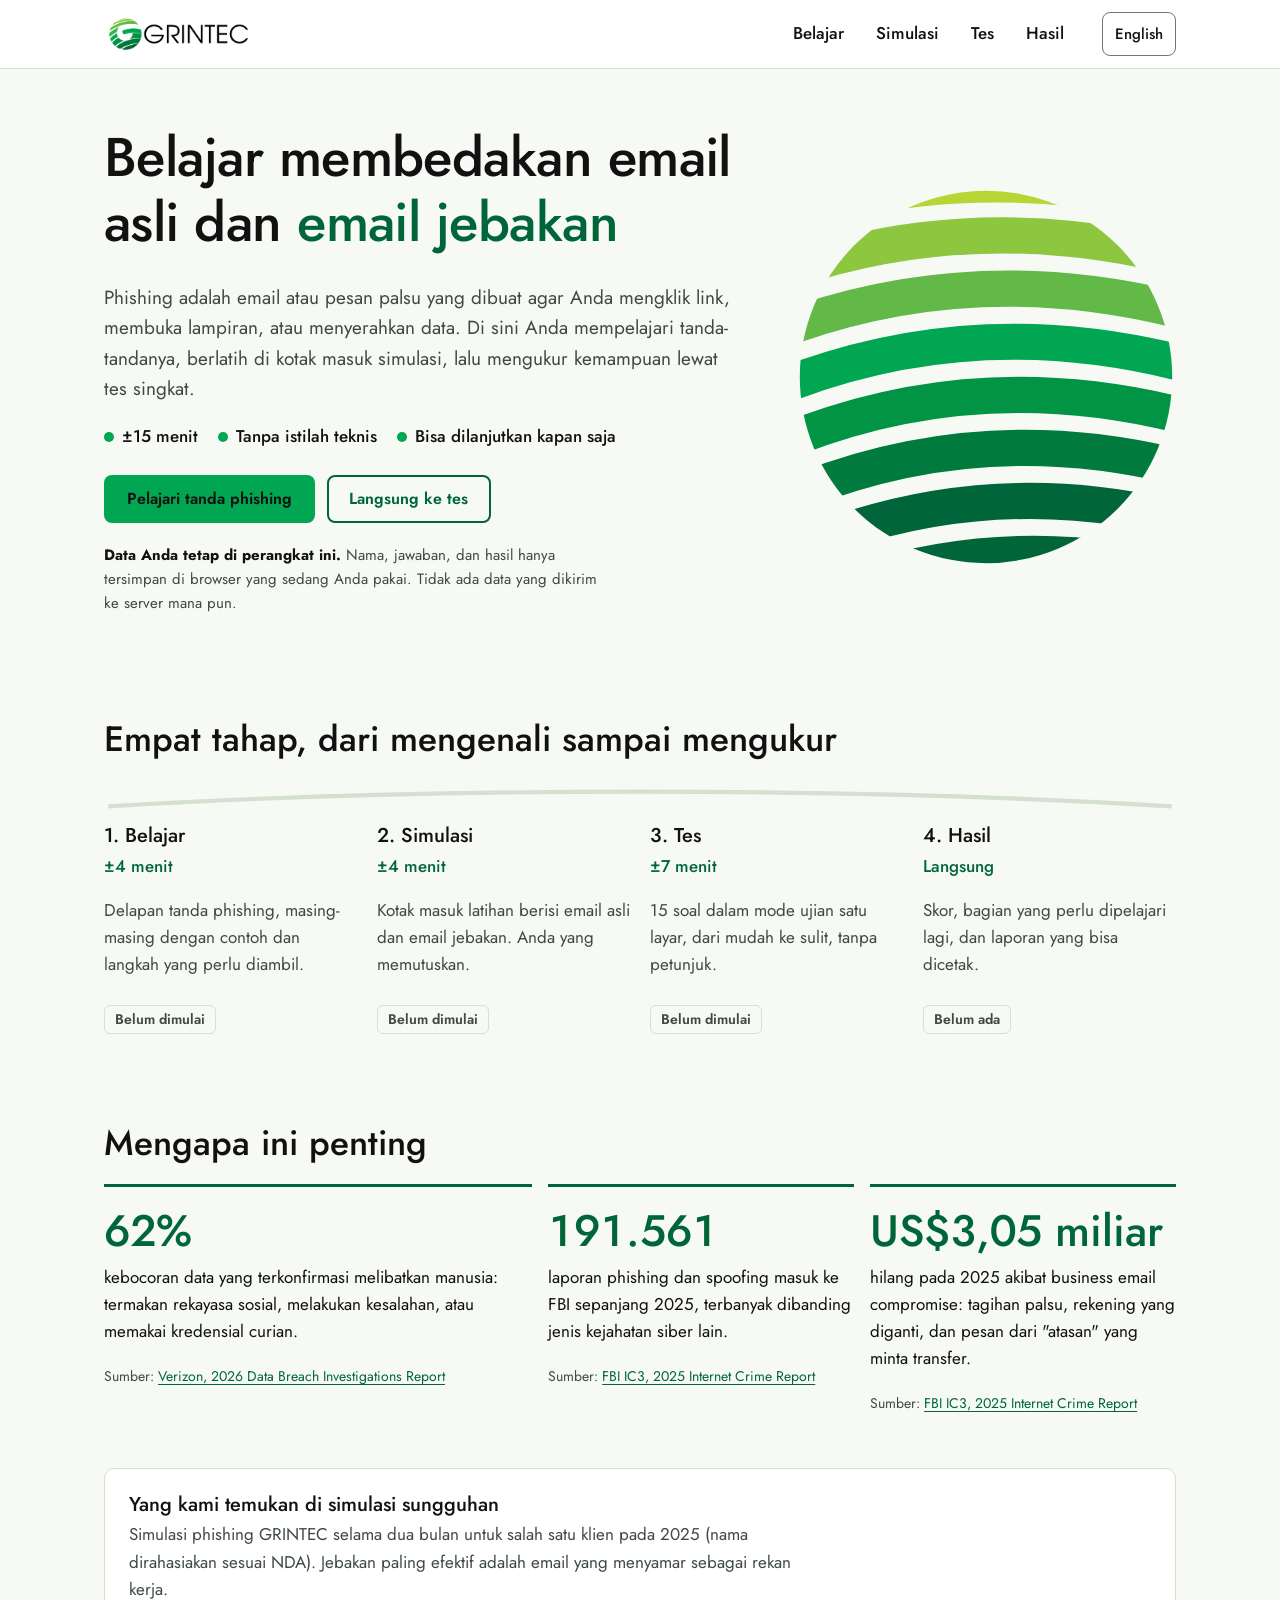
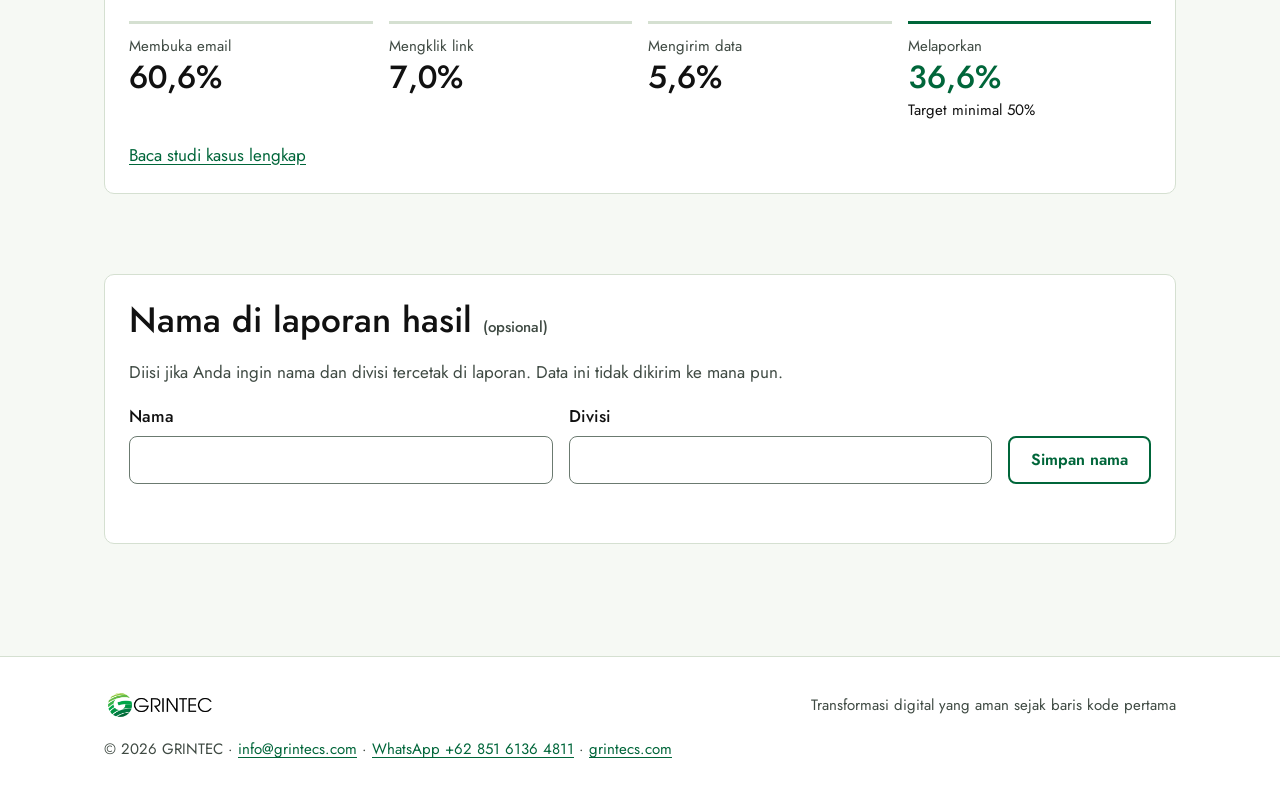
==== id/index.html @ 303593c5 "Add GRINTEC phishing awareness and pre-assessment site Static bilingual site (English default, Indon" ====
<!doctype html>
<html lang="id">
<head>
  <meta charset="utf-8">
  <meta name="viewport" content="width=device-width, initial-scale=1">
  <title>Kenali Phishing | GRINTEC</title>
  <meta name="description" content="Materi edukasi dan pre-assessment deteksi email phishing dari GRINTEC.">
  <link rel="alternate" hreflang="en" href="../index.html">
  <link rel="preload" href="../assets/fonts/jost-latin-wght-normal.woff2" as="font" type="font/woff2" crossorigin>
  <link rel="stylesheet" href="../assets/css/style.css">
</head>
<body>
  <a class="skip-link" href="#main">Lewati ke konten</a>

  <header class="site-header">
    <div class="container">
      <a class="brand" href="index.html"><img src="../assets/img/logo-grintec.png" alt="GRINTEC, ke beranda" width="800" height="229"></a>
      <nav class="site-nav" aria-label="Navigasi utama">
        <ul>
          <li><a href="learn.html">Belajar</a></li>
          <li><a href="simulation.html">Simulasi</a></li>
          <li><a href="assessment.html">Tes</a></li>
          <li><a href="result.html">Hasil</a></li>
        </ul>
      </nav>
      <a class="lang-switch" href="../index.html" lang="en" hreflang="en">English</a>
    </div>
  </header>

  <main id="main">
    <!-- Hero -->
    <section class="hero" aria-labelledby="hero-title">
      <div class="container">
        <div>
          <h1 id="hero-title">Belajar membedakan email asli dan <em>email jebakan</em></h1>
          <p class="hero-lead">Phishing adalah email atau pesan palsu yang dibuat agar Anda mengklik link, membuka lampiran, atau menyerahkan data. Di sini Anda mempelajari tanda-tandanya, berlatih di kotak masuk simulasi, lalu mengukur kemampuan lewat tes singkat.</p>
          <ul class="hero-meta">
            <li>±15 menit</li>
            <li>Tanpa istilah teknis</li>
            <li>Bisa dilanjutkan kapan saja</li>
          </ul>
          <div class="btn-row">
            <a class="btn btn-primary" href="learn.html">Pelajari tanda phishing</a>
            <a class="btn btn-secondary" href="assessment.html">Langsung ke tes</a>
          </div>
          <p class="privacy-note"><strong>Data Anda tetap di perangkat ini.</strong> Nama, jawaban, dan hasil hanya tersimpan di browser yang sedang Anda pakai. Tidak ada data yang dikirim ke server mana pun.</p>
        </div>

        <!-- Motif garis lengkung dari simbol logo, dekoratif -->
        <svg class="hero-motif" viewBox="0 0 400 400" aria-hidden="true" focusable="false">
          <defs><clipPath id="motif-clip"><circle cx="200" cy="200" r="196"/></clipPath></defs>
          <g clip-path="url(#motif-clip)" fill="none" stroke-width="38" stroke-linecap="butt">
            <path d="M-40 40 Q 190 -40 440 30" stroke="#B9D535"/>
            <path d="M-40 100 Q 190 10 440 85" stroke="#8DC63F"/>
            <path d="M-40 160 Q 190 65 440 140" stroke="#62B947"/>
            <path d="M-40 220 Q 190 120 440 195" stroke="#00A651"/>
            <path d="M-40 280 Q 190 175 440 250" stroke="#009444"/>
            <path d="M-40 340 Q 190 230 440 305" stroke="#007A3D"/>
            <path d="M-40 400 Q 190 285 440 360" stroke="#00663A"/>
            <path d="M-40 460 Q 190 340 440 415" stroke="#00663A"/>
          </g>
        </svg>
      </div>
    </section>

    <!-- Banner lanjutkan, muncul jika ada progres tersimpan -->
    <section class="resume" id="resume" hidden aria-label="Progres tersimpan">
      <div class="container">
        <div class="panel">
          <p id="resume-text"></p>
          <div class="btn-row">
            <a class="btn btn-primary" id="resume-link" href="learn.html">Lanjutkan</a>
            <button class="btn btn-quiet" type="button" data-reset-open aria-expanded="false" aria-controls="reset-home">Mulai ulang</button>
          </div>
        </div>
        <div class="notice notice-warn confirm-box" id="reset-home" hidden>
          <p>Semua progres, nama, dan hasil tes di browser ini akan dihapus. Lanjutkan?</p>
          <div class="btn-row">
            <button class="btn btn-danger" type="button" data-reset-confirm>Ya, hapus semua</button>
            <button class="btn btn-quiet" type="button" data-reset-cancel>Batal</button>
          </div>
        </div>
      </div>
    </section>

    <!-- Alur empat tahap -->
    <section class="journey" aria-labelledby="journey-title">
      <div class="container">
        <h2 id="journey-title">Empat tahap, dari mengenali sampai mengukur</h2>
        <svg class="curve journey-curve" viewBox="0 0 1000 40" preserveAspectRatio="none" aria-hidden="true" focusable="false">
          <defs>
            <linearGradient id="g-journey" x1="0" x2="1">
              <stop offset="0" stop-color="#B9D535"/><stop offset=".5" stop-color="#00A651"/><stop offset="1" stop-color="#00663A"/>
            </linearGradient>
          </defs>
          <path class="track" d="M4 32 C 300 4, 700 4, 996 32" fill="none" stroke-width="6"/>
          <path class="fill" id="journey-fill" d="M4 32 C 300 4, 700 4, 996 32" fill="none" stroke="url(#g-journey)" stroke-width="6" stroke-linecap="butt" pathLength="100" stroke-dasharray="100" stroke-dashoffset="100"/>
        </svg>
        <ol class="stages">
          <li>
            <a href="learn.html">
              <h3>1. Belajar</h3>
              <p class="time">±4 menit</p>
              <p class="muted">Delapan tanda phishing, masing-masing dengan contoh dan langkah yang perlu diambil.</p>
            </a>
            <span class="stage-status" data-stage="learn">Belum dimulai</span>
          </li>
          <li>
            <a href="simulation.html">
              <h3>2. Simulasi</h3>
              <p class="time">±4 menit</p>
              <p class="muted">Kotak masuk latihan berisi email asli dan email jebakan. Anda yang memutuskan.</p>
            </a>
            <span class="stage-status" data-stage="sim">Belum dimulai</span>
          </li>
          <li>
            <a href="assessment.html">
              <h3>3. Tes</h3>
              <p class="time">±7 menit</p>
              <p class="muted">15 soal dalam mode ujian satu layar, dari mudah ke sulit, tanpa petunjuk.</p>
            </a>
            <span class="stage-status" data-stage="test">Belum dimulai</span>
          </li>
          <li>
            <a href="result.html">
              <h3>4. Hasil</h3>
              <p class="time">Langsung</p>
              <p class="muted">Skor, bagian yang perlu dipelajari lagi, dan laporan yang bisa dicetak.</p>
            </a>
            <span class="stage-status" data-stage="result">Belum ada</span>
          </li>
        </ol>
      </div>
    </section>

    <!-- Statistik ancaman. Setiap angka terhubung ke sumbernya.
         Dicek November 2026. Perbarui saat edisi baru terbit. -->
    <section class="threats" aria-labelledby="threats-title">
      <div class="container">
        <h2 id="threats-title">Mengapa ini penting</h2>
        <div class="grid">
          <div class="stat">
            <span class="num">62%</span>
            <p>kebocoran data yang terkonfirmasi melibatkan manusia: termakan rekayasa sosial, melakukan kesalahan, atau memakai kredensial curian.</p>
            <cite>Sumber: <a href="https://www.verizon.com/business/resources/reports/dbir/" rel="noopener">Verizon, 2026 Data Breach Investigations Report</a></cite>
          </div>
          <div class="stat">
            <span class="num">191.561</span>
            <p>laporan phishing dan spoofing masuk ke FBI sepanjang 2025, terbanyak dibanding jenis kejahatan siber lain.</p>
            <cite>Sumber: <a href="https://www.ic3.gov/AnnualReport/Reports/2025_IC3Report.pdf" rel="noopener">FBI IC3, 2025 Internet Crime Report</a></cite>
          </div>
          <div class="stat">
            <span class="num">US$3,05 miliar</span>
            <p>hilang pada 2025 akibat business email compromise: tagihan palsu, rekening yang diganti, dan pesan dari "atasan" yang minta transfer.</p>
            <cite>Sumber: <a href="https://www.ic3.gov/AnnualReport/Reports/2025_IC3Report.pdf" rel="noopener">FBI IC3, 2025 Internet Crime Report</a></cite>
          </div>
        </div>

        <!-- Studi kasus GRINTEC sendiri: data klien nyata, nama klien dirahasiakan (NDA) -->
        <div class="case">
          <div class="case-head">
            <h3>Yang kami temukan di simulasi sungguhan</h3>
            <p class="muted">Simulasi phishing GRINTEC selama dua bulan untuk salah satu klien pada 2025 (nama dirahasiakan sesuai NDA). Jebakan paling efektif adalah email yang menyamar sebagai rekan kerja.</p>
          </div>
          <dl class="case-figures">
            <div><dt>Membuka email</dt><dd>60,6%</dd></div>
            <div><dt>Mengklik link</dt><dd>7,0%</dd></div>
            <div><dt>Mengirim data</dt><dd>5,6%</dd></div>
            <div class="case-key"><dt>Melaporkan</dt><dd>36,6%</dd><span class="small">Target minimal 50%</span></div>
          </dl>
          <a href="https://grintecs.com/id/works/phishing-simulation-casestudy/" rel="noopener">Baca studi kasus lengkap</a>
        </div>
      </div>
    </section>

    <!-- Identitas opsional, hanya untuk ditampilkan di halaman hasil -->
    <section class="identity" aria-labelledby="identity-title">
      <div class="container">
        <div class="panel">
          <h2 id="identity-title">Nama di laporan hasil <span class="muted small">(opsional)</span></h2>
          <p class="muted">Diisi jika Anda ingin nama dan divisi tercetak di laporan. Data ini tidak dikirim ke mana pun.</p>
          <form id="identity-form" novalidate>
            <div class="field">
              <label for="f-name">Nama</label>
              <input id="f-name" name="name" type="text" autocomplete="name" maxlength="60">
            </div>
            <div class="field">
              <label for="f-division">Divisi</label>
              <input id="f-division" name="division" type="text" autocomplete="organization-title" maxlength="60">
            </div>
            <button class="btn btn-secondary" type="submit">Simpan nama</button>
          </form>
          <p class="form-status" id="identity-status" role="status"></p>
        </div>
      </div>
    </section>
  </main>

  <footer class="site-footer">
    <div class="container">
      <img src="../assets/img/logo-grintec.png" alt="GRINTEC" width="800" height="229">
      <p>Transformasi digital yang aman sejak baris kode pertama</p>
      <p>© 2026 GRINTEC · <a href="mailto:info@grintecs.com">info@grintecs.com</a> · <a href="https://wa.me/6285161364811" rel="noopener">WhatsApp +62 851 6136 4811</a> · <a href="https://grintecs.com/id/" rel="noopener">grintecs.com</a></p>
    </div>
  </footer>

  <script src="../assets/js/i18n.js"></script>
  <script src="../assets/js/app.js"></script>
</body>
</html>
---- assets/css/style.css ----
/* ==========================================================================
   GRINTEC Phishing Awareness: design system
   Satu stylesheet untuk semua halaman. Urutan: token, dasar, layout,
   komponen, halaman, cetak.
   ========================================================================== */

/* Jost di-host sendiri: tidak ada request ke Google, jadi klaim
   "tidak ada data dikirim ke server" tetap benar. */
@font-face {
  font-family: "Jost";
  src: url("../fonts/jost-latin-wght-normal.woff2") format("woff2");
  font-weight: 300 700;
  font-style: normal;
  font-display: swap;
}

/* ---------- Token ---------- */
:root {
  /* Palet brand, diambil dari logo */
  --lime: #B9D535;
  --green-light: #8DC63F;
  --leaf: #62B947;
  --primary: #00A651;   /* tombol utama (teks hitam, 5,91:1) */
  --deep: #009444;      /* hover tombol utama (teks hitam, 4,78:1) */
  --forest: #007A3D;
  --dark: #00663A;      /* teks hijau, link, fokus (6,68:1 di off-white) */
  --ink: #111111;
  --ink-2: #3F4A43;     /* teks sekunder */
  --bg: #F6F9F4;
  --surface: #FFFFFF;
  --tint: #E8F3E4;      /* latar hijau sangat muda */
  --line: #D5E0D1;      /* garis dekoratif */
  --line-strong: #6B7A70; /* batas input (>= 3:1) */

  /* Warna status: hanya untuk elemen kuis */
  --danger: #B42318;
  --danger-bg: #FDEDEA;
  --warn: #7A4F00;
  --warn-bg: #FFF4D1;
  --ok: var(--dark);
  --ok-bg: #E6F4E9;

  --brand-gradient: linear-gradient(90deg, var(--lime), var(--green-light), var(--leaf), var(--primary), var(--deep), var(--forest), var(--dark));

  --font: "Jost", "Futura", "Century Gothic", "Avenir Next", "Segoe UI", system-ui, sans-serif;

  --r-card: 10px;
  --r-btn: 8px;
  --shadow-lift: 0 10px 30px rgba(0, 61, 33, .12);

  --gutter: 16px;
  --max: 1120px;
}

@media (min-width: 720px) {
  :root { --gutter: 24px; }
}

/* ---------- Dasar ---------- */
*, *::before, *::after { box-sizing: border-box; }

html { -webkit-text-size-adjust: 100%; }

body {
  margin: 0;
  font-family: var(--font);
  font-size: 1.0625rem;
  line-height: 1.6;
  color: var(--ink);
  background: var(--bg);
  overflow-wrap: break-word;
}

img, svg { max-width: 100%; display: block; }

/* Atribut hidden harus selalu menang atas display dari komponen */
[hidden] { display: none !important; }

h1, h2, h3 { line-height: 1.2; font-weight: 500; margin: 0 0 .5em; }
h1 { font-size: clamp(2rem, 1.3rem + 3.4vw, 3.4rem); letter-spacing: -.01em; }
h2 { font-size: clamp(1.5rem, 1.2rem + 1.4vw, 2.2rem); }
h3 { font-size: 1.25rem; }
p { margin: 0 0 1em; }

a { color: var(--dark); text-underline-offset: .18em; }
a:hover { color: var(--ink); }

:focus-visible {
  outline: 3px solid var(--dark);
  outline-offset: 3px;
  border-radius: 4px;
}

/* Judul yang menerima fokus lewat script (bukan kontrol) tidak perlu cincin fokus */
[tabindex="-1"]:focus { outline: none; }

.visually-hidden {
  position: absolute !important;
  width: 1px; height: 1px;
  overflow: hidden; clip: rect(0 0 0 0);
  white-space: nowrap;
}

.skip-link {
  position: absolute; left: var(--gutter); top: -100px;
  background: var(--ink); color: #fff; padding: .6em 1em; border-radius: var(--r-btn);
  z-index: 10;
}
.skip-link:focus { top: 8px; color: #fff; }

.container { width: 100%; max-width: var(--max); margin: 0 auto; padding: 0 var(--gutter); }
.narrow { max-width: 760px; }

.muted { color: var(--ink-2); }
.small { font-size: .9375rem; }

/* ---------- Header & navigasi ---------- */
.site-header {
  background: var(--surface);
  border-bottom: 1px solid var(--line);
}
.site-header .container {
  display: flex; flex-wrap: wrap; align-items: center; justify-content: space-between;
  gap: 8px 24px; padding-top: 12px; padding-bottom: 12px;
}
.brand { display: inline-flex; align-items: center; min-height: 44px; }
.brand img { width: 150px; height: auto; }

.site-nav ul {
  list-style: none; margin: 0; padding: 0;
  display: flex; gap: 4px;
}
.site-nav a {
  display: flex; align-items: center; justify-content: center;
  min-height: 44px; padding: 0 14px;
  color: var(--ink); text-decoration: none; font-weight: 500;
  border-radius: var(--r-btn);
}
.site-nav a:hover { background: var(--tint); }
.site-nav a[aria-current="page"] { color: var(--dark); background: var(--tint); }

.site-header .container { justify-content: flex-start; }
.site-nav { margin-left: auto; }
.lang-switch {
  display: inline-flex; align-items: center; min-height: 44px; padding: 0 12px;
  border: 1.5px solid var(--line-strong); border-radius: var(--r-btn);
  color: var(--ink); text-decoration: none; font-weight: 500; font-size: .9375rem;
}
.lang-switch:hover { background: var(--tint); color: var(--ink); }

/* Di HP navigasi pindah ke baris sendiri, empat tab sama lebar */
@media (max-width: 640px) {
  .lang-switch { order: 2; margin-left: auto; }
  .site-nav { order: 3; width: 100%; margin-left: 0; }
  .site-nav ul { display: grid; grid-template-columns: repeat(4, 1fr); }
  .site-nav a { padding: 0 4px; font-size: .9375rem; }
  .brand img { width: 128px; }
}

.storage-warning {
  background: var(--warn-bg); color: var(--warn);
  padding: 10px var(--gutter); text-align: center; font-size: .9375rem;
}

/* ---------- Footer ---------- */
.site-footer {
  margin-top: 72px;
  border-top: 1px solid var(--line);
  background: var(--surface);
  padding: 32px 0;
  font-size: .9375rem;
}
.site-footer .container { display: flex; flex-wrap: wrap; gap: 16px 40px; align-items: center; justify-content: space-between; }
.site-footer img { width: 112px; height: auto; }
.site-footer p { margin: 0; color: var(--ink-2); }
.placeholder {
  font-family: ui-monospace, "SF Mono", Menlo, monospace; font-size: .875em;
  background: var(--warn-bg); color: var(--warn); padding: .1em .35em; border-radius: 4px;
}

/* ---------- Tombol ---------- */
.btn {
  display: inline-flex; align-items: center; justify-content: center; gap: .5em;
  min-height: 48px; padding: .7em 1.3em;
  font: inherit; font-weight: 600; font-size: 1rem; line-height: 1.2;
  text-decoration: none; text-align: center;
  border: 2px solid transparent; border-radius: var(--r-btn);
  cursor: pointer;
  transition: background-color .15s ease, border-color .15s ease, color .15s ease;
}
.btn-primary { background: var(--primary); color: var(--ink); }
.btn-primary:hover { background: var(--deep); color: var(--ink); }
.btn-secondary { background: transparent; color: var(--dark); border-color: var(--dark); }
.btn-secondary:hover { background: var(--tint); color: var(--dark); }
.btn-quiet { background: transparent; color: var(--ink-2); border-color: var(--line-strong); }
.btn-quiet:hover { background: var(--bg); color: var(--ink); }
.btn-danger { background: var(--danger); color: #fff; }
.btn-danger:hover { background: #8F1C13; color: #fff; }
.btn[disabled] { opacity: .5; cursor: not-allowed; }
.btn-row { display: flex; flex-wrap: wrap; gap: 12px; }

/* ---------- Form ---------- */
.field { display: grid; gap: 6px; }
.field label { font-weight: 500; }
.field input {
  font: inherit; min-height: 48px; padding: .5em .8em;
  border: 1.5px solid var(--line-strong); border-radius: var(--r-btn);
  background: var(--surface); color: var(--ink); width: 100%;
}

/* ---------- Kartu & panel umum ---------- */
.panel {
  background: var(--surface);
  border: 1px solid var(--line);
  border-radius: var(--r-card);
  padding: 24px;
}
@media (max-width: 640px) { .panel { padding: 18px; } }

.notice {
  border-radius: var(--r-card); padding: 16px 18px;
  border: 1.5px solid var(--line);
  background: var(--surface);
}
.notice-ok { border-color: var(--ok); background: var(--ok-bg); }
.notice-bad { border-color: var(--danger); background: var(--danger-bg); }
.notice-warn { border-color: #C99A2E; background: var(--warn-bg); }
.notice > :last-child { margin-bottom: 0; }

.confirm-box { margin-top: 12px; }
.confirm-box p { margin-bottom: .75em; }

.page-head { padding: 48px 0 24px; }
.page-head p { max-width: 62ch; color: var(--ink-2); font-size: 1.125rem; }

section { scroll-margin-top: 16px; }

/* ---------- Motif garis lengkung ---------- */
/* Lengkung tunggal bergradasi: dipakai sebagai alur tahap dan progress bar */
.curve { width: 100%; height: 28px; overflow: visible; }
.curve .track { stroke: var(--line); }
.curve .fill { transition: stroke-dashoffset .5s ease; }

/* ---------- Landing ---------- */
.hero { padding: 56px 0 40px; }
.hero .container { display: grid; gap: 32px; align-items: center; }
@media (min-width: 880px) {
  .hero .container { grid-template-columns: 1.25fr .75fr; gap: 56px; }
}
.hero h1 em { font-style: normal; color: var(--dark); }
.hero-lead { font-size: 1.1875rem; max-width: 58ch; color: var(--ink-2); }
.hero-meta { display: flex; flex-wrap: wrap; gap: 8px 20px; margin: 0 0 24px; padding: 0; list-style: none; font-weight: 500; }
.hero-meta li { display: flex; align-items: center; gap: 8px; }
.hero-meta li::before { content: ""; width: 10px; height: 10px; border-radius: 50%; background: var(--primary); }
.hero-motif { justify-self: center; width: min(100%, 380px); }
@media (max-width: 879px) { .hero-motif { order: -1; width: 112px; justify-self: start; } }
.privacy-note { margin-top: 20px; font-size: .9375rem; color: var(--ink-2); max-width: 56ch; }
.privacy-note strong { color: var(--ink); }

.resume { margin-bottom: 8px; }
.resume .panel { display: flex; flex-wrap: wrap; gap: 16px; align-items: center; justify-content: space-between; background: var(--tint); border-color: #BFD8B7; }
.resume p { margin: 0; }

.journey { padding: 48px 0; }
.journey-curve { margin: 24px 0 8px; }
.stages { list-style: none; margin: 0; padding: 0; display: grid; gap: 20px; }
@media (min-width: 760px) { .stages { grid-template-columns: repeat(4, 1fr); } }
.stages a { text-decoration: none; color: inherit; display: block; padding: 4px 0; border-radius: 6px; }
.stages a:hover h3 { color: var(--dark); text-decoration: underline; }
.stages h3 { margin-bottom: .25em; }
.stages .time { font-weight: 500; color: var(--dark); }
.stage-status { display: inline-block; margin-top: 6px; font-size: .875rem; font-weight: 600; padding: 2px 10px; border-radius: 6px; background: var(--bg); color: var(--ink-2); border: 1px solid var(--line); }
.stage-status[data-s="done"] { background: var(--ok-bg); color: var(--dark); border-color: #9CCBA9; }
.stage-status[data-s="progress"] { background: var(--warn-bg); color: var(--warn); border-color: #E3C77E; }

.threats { padding: 40px 0; }
.threats .grid { display: grid; gap: 16px; margin-top: 20px; }
@media (min-width: 760px) { .threats .grid { grid-template-columns: 1.4fr 1fr 1fr; } }
.stat { padding: 20px 0; border-top: 3px solid var(--dark); }
.stat .num { font-size: clamp(2rem, 1.6rem + 1.6vw, 2.75rem); font-weight: 500; line-height: 1.1; display: block; margin-bottom: 8px; color: var(--dark); font-variant-numeric: tabular-nums; }
.stat cite { font-style: normal; font-size: .875rem; color: var(--ink-2); }

/* Studi kasus GRINTEC: angka corong dari simulasi nyata */
.case { margin-top: 32px; padding: 24px; display: grid; gap: 18px; background: var(--surface); border: 1px solid var(--line); border-radius: var(--r-card); }
.case-head h3 { margin-bottom: 4px; }
.case-head p { margin: 0; max-width: 70ch; }
.case-figures { margin: 0; display: grid; grid-template-columns: repeat(2, 1fr); gap: 16px; }
@media (min-width: 760px) { .case-figures { grid-template-columns: repeat(4, 1fr); } }
.case-figures > div { padding-top: 10px; border-top: 3px solid var(--line); }
.case-figures dt { font-size: .9375rem; color: var(--ink-2); }
.case-figures dd { margin: 0; font-size: 2rem; font-weight: 500; line-height: 1.2; font-variant-numeric: tabular-nums; }
.case-figures .case-key { border-top-color: var(--dark); }
.case-figures .case-key dd { color: var(--dark); }

.identity { padding: 40px 0; }
.identity form { display: grid; gap: 16px; margin-top: 16px; }
@media (min-width: 760px) { .identity form { grid-template-columns: 1fr 1fr auto; align-items: end; } }
.form-status { min-height: 1.6em; margin: 8px 0 0; color: var(--dark); font-weight: 500; }

/* ---------- Belajar ---------- */
.flags { display: grid; gap: 12px; margin: 8px 0 56px; padding: 0; list-style: none; counter-reset: flag; }
.flag-card {
  background: var(--surface); border: 1px solid var(--line); border-radius: var(--r-card);
  counter-increment: flag;
}
.flag-card[open] { border-color: #9CCBA9; }
.flag-card summary {
  list-style: none; cursor: pointer;
  display: grid; grid-template-columns: auto 1fr auto auto; gap: 16px; align-items: center;
  padding: 18px 20px; min-height: 64px;
  border-radius: var(--r-card);
}
.flag-card summary::-webkit-details-marker { display: none; }
.flag-card summary::before {
  content: counter(flag, decimal-leading-zero);
  font-weight: 500; font-size: 1.25rem; color: var(--dark); width: 2.2ch;
}
.flag-card summary::after {
  content: "+"; font-size: 1.6rem; line-height: 1; color: var(--dark); font-weight: 400;
}
.flag-card[open] summary::after { content: "\2212"; }
.flag-card summary h3 { margin: 0; font-size: 1.1875rem; }
.flag-card summary p { margin: 2px 0 0; color: var(--ink-2); font-size: .9375rem; }
.flag-card .read-mark { font-size: .8125rem; font-weight: 600; color: var(--dark); }
.flag-body { display: grid; gap: 24px; padding: 4px 20px 24px; }
@media (min-width: 860px) { .flag-body { grid-template-columns: 1fr 1fr; padding-left: 64px; } }
.todo { background: var(--tint); border-radius: var(--r-card); padding: 14px 16px; }
.todo h4 { margin: 0 0 4px; font-size: 1rem; }
.todo p { margin: 0; }

/* Contoh visual di tiap kartu */
.example { border: 1px solid var(--line); border-radius: var(--r-card); padding: 16px; background: var(--bg); font-size: .9375rem; align-self: start; }
.example-label { font-size: .8125rem; font-weight: 600; color: var(--ink-2); margin-bottom: 8px; display: block; }
.example .row { display: flex; flex-wrap: wrap; gap: 4px 8px; align-items: baseline; padding: 6px 0; }
.example .row + .row { border-top: 1px dashed var(--line); }
.tag-ok, .tag-bad { font-size: .75rem; font-weight: 600; padding: 1px 8px; border-radius: 4px; }
.tag-ok { background: var(--ok-bg); color: var(--dark); }
.tag-bad { background: var(--danger-bg); color: var(--danger); }
mark.bad { background: var(--danger-bg); color: var(--danger); font-weight: 600; padding: 0 2px; border-radius: 3px; }
.mono { font-family: ui-monospace, "SF Mono", Menlo, Consolas, monospace; font-size: .9em; }
.urgent-subject { font-weight: 700; color: var(--danger); }
.file-chip { display: inline-flex; gap: 6px; align-items: center; background: var(--surface); border: 1px solid var(--line-strong); border-radius: 6px; padding: 4px 10px; font-size: .875rem; }
.fake-form { display: grid; gap: 8px; }
.fake-form span { display: block; border: 1px solid var(--line-strong); background: var(--surface); border-radius: 6px; padding: 6px 10px; color: var(--ink-2); }
.chat { display: grid; gap: 6px; }
.chat .who { font-size: .8125rem; color: var(--ink-2); }
.bubble { background: var(--surface); border: 1px solid var(--line); border-radius: 12px 12px 12px 2px; padding: 10px 12px; max-width: 32ch; }

/* Link simulasi + tooltip alamat asli */
.sim-link {
  font: inherit; color: var(--dark); background: none; border: 0; padding: 0;
  text-decoration: underline; text-underline-offset: .18em; cursor: pointer; text-align: left;
}
.sim-link.as-button {
  display: inline-flex; min-height: 44px; align-items: center; padding: .55em 1.1em;
  background: var(--forest); color: #fff; text-decoration: none; border-radius: 6px; font-weight: 600;
}
.url-reveal {
  display: block; margin-top: 8px; padding: 8px 10px; border-radius: 6px;
  background: var(--ink); color: #fff; font-family: ui-monospace, "SF Mono", Menlo, monospace; font-size: .8125rem;
  word-break: break-all;
}

/* Email beranotasi */
.annotated { display: grid; gap: 16px; }
.annot-count { font-weight: 600; color: var(--dark); }
.mail-demo { background: var(--surface); border: 1px solid var(--line); border-radius: var(--r-card); overflow: hidden; }
.mail-demo .mail-head { padding: 16px 20px; border-bottom: 1px solid var(--line); background: #FBFCFA; }
.mail-demo .mail-content { padding: 16px 20px 20px; }
.spot { position: relative; padding: 6px 0; }
.spot-btn {
  display: inline-flex; align-items: center; justify-content: center;
  width: 32px; height: 32px; margin-right: 8px; vertical-align: middle;
  border-radius: 50%; border: 2px solid var(--danger); background: var(--surface); color: var(--danger);
  font: inherit; font-weight: 700; font-size: .875rem; cursor: pointer;
}
.spot-btn::before { content: ""; position: absolute; inset: -6px; } /* area tap 44px */
.spot-btn { position: relative; }
.spot-btn[aria-expanded="true"], .spot-btn.found { background: var(--danger); color: #fff; }
.spot-note { margin: 8px 0 4px 40px; padding: 10px 14px; border-radius: 8px; background: var(--danger-bg); border: 1px solid #F1B8B0; font-size: .9375rem; }
.spot-note strong { color: var(--danger); }

.safe-guide { display: grid; gap: 16px; margin-top: 16px; }
@media (min-width: 760px) { .safe-guide { grid-template-columns: repeat(3, 1fr); } }
.safe-guide div { border-top: 3px solid var(--primary); padding-top: 12px; }

.next-step { display: flex; flex-wrap: wrap; gap: 16px; align-items: center; justify-content: space-between; margin-top: 40px; padding: 28px; border-radius: var(--r-card); background: var(--tint); }
.next-step h2 { margin: 0; font-size: 1.5rem; }

/* ---------- Simulasi inbox ---------- */
.sim-bar { display: flex; flex-wrap: wrap; gap: 12px 24px; align-items: center; justify-content: space-between; margin-bottom: 16px; }
.sim-progress { font-weight: 600; }
.sim {
  display: grid; grid-template-columns: minmax(280px, 360px) 1fr;
  background: var(--surface); border: 1px solid var(--line); border-radius: var(--r-card);
  min-height: 560px; overflow: hidden;
}
.inbox { border-right: 1px solid var(--line); background: #FBFCFA; }
.inbox h2 { font-size: 1rem; font-weight: 600; margin: 0; padding: 14px 16px; border-bottom: 1px solid var(--line); }
.inbox ul { list-style: none; margin: 0; padding: 0; max-height: 720px; overflow-y: auto; }
.inbox-item {
  display: grid; grid-template-columns: 1fr auto; gap: 2px 8px; width: 100%;
  padding: 12px 16px; min-height: 72px; text-align: left;
  font: inherit; color: var(--ink); background: transparent;
  border: 0; border-bottom: 1px solid var(--line); cursor: pointer;
}
.inbox-item:hover { background: var(--tint); }
.inbox-item[aria-current="true"] { background: var(--tint); box-shadow: inset 4px 0 0 var(--dark); }
.inbox-item .from { font-weight: 600; overflow: hidden; text-overflow: ellipsis; white-space: nowrap; }
.inbox-item.unread .from::before { content: ""; display: inline-block; width: 8px; height: 8px; border-radius: 50%; background: var(--primary); margin-right: 6px; vertical-align: middle; }
.inbox-item .date { font-size: .8125rem; color: var(--ink-2); }
.inbox-item .subj { grid-column: 1 / -1; font-size: .9375rem; overflow: hidden; text-overflow: ellipsis; white-space: nowrap; }
.inbox-item .prev { grid-column: 1 / 2; font-size: .8125rem; color: var(--ink-2); overflow: hidden; text-overflow: ellipsis; white-space: nowrap; }
.inbox-item .res { font-size: .75rem; font-weight: 700; align-self: end; }
.res-ok { color: var(--dark); }
.res-bad { color: var(--danger); }

.mailpane { padding: 24px; min-width: 0; }
.mail-empty { display: grid; place-content: center; text-align: center; min-height: 420px; color: var(--ink-2); }
.mail-back { display: none; margin-bottom: 12px; }
.mail-context { margin-bottom: 16px; font-size: .9375rem; }
.mail-subject { font-size: 1.375rem; font-weight: 500; margin-bottom: 12px; }
.mail-from-row { display: flex; flex-wrap: wrap; gap: 8px 16px; align-items: center; justify-content: space-between; padding-bottom: 12px; border-bottom: 1px solid var(--line); }
.mail-from .avatar { display: inline-grid; place-content: center; width: 36px; height: 36px; border-radius: 50%; background: var(--tint); color: var(--dark); font-weight: 600; margin-right: 10px; vertical-align: middle; }
.mail-from strong { font-weight: 600; }
.mail-date { font-size: .875rem; color: var(--ink-2); }
.link-btn { font: inherit; font-size: .9375rem; color: var(--dark); background: none; border: 0; padding: 10px 0; min-height: 44px; text-decoration: underline; text-underline-offset: .18em; cursor: pointer; }
.mail-details { margin: 12px 0 0; padding: 12px 14px; background: var(--bg); border-radius: 8px; font-size: .875rem; display: grid; grid-template-columns: max-content 1fr; gap: 4px 12px; }
.mail-details dt { color: var(--ink-2); }
.mail-details dd { margin: 0; font-family: ui-monospace, "SF Mono", Menlo, monospace; word-break: break-all; }
.mail-body { padding: 16px 0; }
.mail-body p, .mail-body .part-link { white-space: pre-line; }
.mail-atts { list-style: none; margin: 0 0 16px; padding: 0; display: flex; flex-wrap: wrap; gap: 8px; }
.att { font: inherit; font-size: .875rem; min-height: 44px; display: inline-flex; align-items: center; gap: 8px; padding: 6px 12px; border: 1px solid var(--line-strong); background: var(--surface); border-radius: 8px; cursor: pointer; color: var(--ink); }
.statusbar {
  font-family: ui-monospace, "SF Mono", Menlo, monospace; font-size: .8125rem;
  background: #EEF2EC; color: var(--ink-2); border-radius: 6px; padding: 8px 10px; margin-bottom: 16px; word-break: break-all;
}
.statusbar.has-url { background: var(--ink); color: #fff; }
.mail-actions { border-top: 1px solid var(--line); padding-top: 16px; }
.mail-actions h3 { font-size: 1.0625rem; font-weight: 600; }
.choice { display: grid; grid-template-columns: 1fr 1fr; gap: 12px; max-width: 420px; }
.btn-safe { background: var(--surface); color: var(--dark); border-color: var(--dark); }
.btn-safe:hover { background: var(--ok-bg); }
.btn-phish { background: var(--surface); color: var(--danger); border-color: var(--danger); }
.btn-phish:hover { background: var(--danger-bg); }

/* Mode menandai bagian email */
.is-marking [data-part] { outline: 2px dashed transparent; outline-offset: 4px; border-radius: 4px; cursor: pointer; transition: outline-color .15s ease, background-color .15s ease; }
.is-marking [data-part]:hover { outline-color: var(--line-strong); }
.is-marking [data-part][aria-pressed="true"] { outline-color: var(--danger); background: var(--danger-bg); }
.mark-hint { margin-bottom: 12px; }
.flag-hit { background: var(--danger-bg); border-radius: 4px; box-shadow: 0 0 0 4px var(--danger-bg); }
.flag-num { display: inline-grid; place-content: center; min-width: 22px; height: 22px; border-radius: 50%; background: var(--danger); color: #fff; font-size: .75rem; font-weight: 700; margin-right: 6px; vertical-align: middle; font-family: var(--font); }
.feedback { margin-top: 16px; }
.feedback h3 { margin-bottom: 8px; }
.feedback ol { padding-left: 1.2em; margin: 8px 0 12px; }
.feedback li { margin-bottom: 6px; }
.feedback .cat { font-weight: 600; }
.feedback .hit { font-size: .8125rem; font-weight: 600; margin-left: 4px; }

.sim-done { margin-top: 24px; }

@media (max-width: 859px) {
  .sim { grid-template-columns: 1fr; min-height: 0; }
  .inbox { border-right: 0; }
  .inbox ul { max-height: none; }
  .sim[data-view="list"] .mailpane { display: none; }
  .sim[data-view="mail"] .inbox { display: none; }
  .mail-back { display: inline-flex; }
  .mailpane { padding: 16px; }
  .mail-empty { display: none; }
}

/* ---------- Tes ---------- */
.test-wrap { max-width: 760px; margin: 0 auto; }
.test-meta { display: flex; flex-wrap: wrap; justify-content: space-between; gap: 8px 16px; font-weight: 500; margin-bottom: 4px; }
.level { font-size: .875rem; font-weight: 600; padding: 2px 10px; border-radius: 6px; background: var(--tint); color: var(--dark); }
.timer { font-variant-numeric: tabular-nums; color: var(--ink-2); }
.q-card { margin-top: 20px; }
.q-prompt { font-size: 1.25rem; font-weight: 500; margin-bottom: 16px; }
.q-mail { background: var(--bg); border: 1px solid var(--line); border-radius: var(--r-card); padding: 14px 16px; margin-bottom: 16px; font-size: .9375rem; }
.q-mail dl { display: grid; grid-template-columns: max-content 1fr; gap: 2px 12px; margin: 0 0 10px; }
.q-mail dt { color: var(--ink-2); }
.q-mail dd { margin: 0; word-break: break-all; }
.q-mail p { margin: 0; }
.options { border: 0; margin: 0; padding: 0; display: grid; gap: 10px; }
.options legend { padding: 0; margin-bottom: 8px; font-weight: 500; }
.option { display: flex; gap: 12px; align-items: flex-start; padding: 14px 16px; min-height: 52px; border: 1.5px solid var(--line-strong); border-radius: var(--r-btn); background: var(--surface); cursor: pointer; }
.option:hover { border-color: var(--dark); }
.option input { width: 20px; height: 20px; margin: 3px 0 0; accent-color: var(--dark); flex: none; }
.option:has(input:checked) { border-color: var(--dark); background: var(--tint); }
.option:has(input:focus-visible) { outline: 3px solid var(--dark); outline-offset: 2px; }
.option .mono { word-break: break-all; }
.test-nav { display: flex; justify-content: space-between; gap: 12px; margin-top: 24px; flex-wrap: wrap; }
.unanswered-list { display: flex; flex-wrap: wrap; gap: 8px; margin: 8px 0 12px; padding: 0; list-style: none; }

/* ---------- Mode ujian (tes satu layar penuh) ---------- */
body.exam-mode .site-header,
body.exam-mode .site-footer,
body.exam-mode .page-head { display: none; }
body.exam-mode main.container { max-width: none; padding: 0; }
body.exam-mode .test-wrap { max-width: none; }

.exam { min-height: 100vh; display: flex; flex-direction: column; background: var(--bg); }
.exam-bar {
  position: sticky; top: 0; z-index: 5;
  display: flex; flex-wrap: wrap; align-items: center; justify-content: space-between; gap: 8px 16px;
  padding: 10px var(--gutter);
  background: var(--surface); border-bottom: 1px solid var(--line);
}
.exam-id { display: flex; align-items: center; gap: 12px; }
.exam-id img { width: 112px; height: auto; }
.exam-title { color: var(--ink-2); font-weight: 500; padding-left: 12px; border-left: 1px solid var(--line); }
.exam-status { display: flex; gap: 16px; font-weight: 600; font-variant-numeric: tabular-nums; }
.exam-tools { display: flex; flex-wrap: wrap; gap: 8px; }
.exam-tools .btn { min-height: 44px; padding: .5em 1em; }
.exam-progress { width: 100%; max-width: 1200px; margin: 0 auto; padding: 10px var(--gutter) 0; }
.exam-body {
  flex: 1; width: 100%; max-width: 1200px; margin: 0 auto;
  padding: 12px var(--gutter) 40px;
  display: grid; gap: 20px; align-items: start;
}
@media (min-width: 900px) {
  .exam-body { grid-template-columns: 1fr 280px; }
  .exam-nav { position: sticky; top: 84px; }
}
@media (max-width: 640px) {
  .exam-title { display: none; }
  .exam-tools { width: 100%; }
  .exam-tools .btn { flex: 1; }
}
.exam-main { min-width: 0; }
.q-head { display: flex; flex-wrap: wrap; gap: 8px; margin-bottom: 12px; }
.flag-chip { font-size: .875rem; font-weight: 600; padding: 2px 10px; border-radius: 6px; background: var(--warn-bg); color: var(--warn); }
.btn-flag { background: var(--surface); color: var(--warn); border-color: #C99A2E; }
.btn-flag:hover, .btn-flag[aria-pressed="true"] { background: var(--warn-bg); color: var(--warn); }

.exam-nav { background: var(--surface); border: 1px solid var(--line); border-radius: var(--r-card); padding: 16px; }
.exam-nav h2 { font-size: 1rem; font-weight: 600; margin-bottom: 12px; }
.qgrid { list-style: none; margin: 0; padding: 0; display: grid; grid-template-columns: repeat(5, 1fr); gap: 8px; }
.qnum {
  position: relative; width: 100%; min-height: 44px;
  font: inherit; font-weight: 600; color: var(--ink);
  background: var(--surface); border: 1.5px solid var(--line-strong); border-radius: 8px; cursor: pointer;
}
.qnum:hover { border-color: var(--dark); }
.qnum.is-answered { background: var(--primary); border-color: var(--primary); color: var(--ink); }
.qnum.is-flagged::after { content: ""; position: absolute; top: 4px; right: 4px; width: 9px; height: 9px; border-radius: 50%; background: #C99A2E; box-shadow: 0 0 0 2px var(--surface); }
.qnum[aria-current="step"] { outline: 3px solid var(--dark); outline-offset: 2px; }
.qlegend { list-style: none; margin: 14px 0 0; padding: 0; display: grid; gap: 6px; font-size: .875rem; color: var(--ink-2); }
.qlegend li { display: flex; align-items: center; gap: 8px; }
.qlegend .qnum { display: inline-block; width: 22px; height: 22px; min-height: 0; cursor: default; }
.qlegend .qnum.is-flagged::after { top: 2px; right: 2px; width: 7px; height: 7px; }

/* ---------- Hasil ---------- */
.result-head { display: grid; gap: 24px; align-items: center; }
@media (min-width: 760px) { .result-head { grid-template-columns: auto 1fr; } }
.score { font-size: clamp(3rem, 2rem + 5vw, 5rem); font-weight: 500; line-height: 1; color: var(--dark); }
.score small { font-size: .35em; color: var(--ink-2); font-weight: 400; }
.level-badge { display: inline-block; font-weight: 600; font-size: 1.125rem; padding: 4px 14px; border-radius: 8px; margin-bottom: 8px; }
.level-badge[data-l="0"] { background: var(--ok-bg); color: var(--dark); }
.level-badge[data-l="1"] { background: var(--warn-bg); color: var(--warn); }
.level-badge[data-l="2"] { background: var(--danger-bg); color: var(--danger); }
.who { color: var(--ink-2); margin-bottom: 4px; }
.bars { list-style: none; margin: 16px 0 0; padding: 0; display: grid; gap: 14px; }
.bars li { display: grid; grid-template-columns: minmax(140px, 220px) 1fr auto; gap: 12px; align-items: center; }
@media (max-width: 560px) { .bars li { grid-template-columns: 1fr auto; } .bars .bar { grid-column: 1 / -1; grid-row: 2; } }
.bar { height: 14px; background: var(--bg); border: 1px solid var(--line); border-radius: 7px; overflow: hidden; }
.bar span { display: block; height: 100%; background: var(--primary); border-radius: 7px; }
.bar-val { font-variant-numeric: tabular-nums; font-size: .9375rem; white-space: nowrap; }
.weak { font-size: .75rem; font-weight: 600; color: var(--danger); margin-left: 6px; }
.review { list-style: none; padding: 0; margin: 16px 0 0; display: grid; gap: 12px; }
.review li { border: 1px solid var(--line); border-radius: var(--r-card); padding: 16px; background: var(--surface); }
.review .ans { display: grid; gap: 2px; margin: 8px 0; font-size: .9375rem; }
.review .yours { color: var(--danger); }
.review .right { color: var(--dark); }
.recs { display: grid; gap: 12px; margin-top: 16px; }
.recs a { display: block; padding: 14px 16px; border: 1px solid var(--line); border-radius: var(--r-card); background: var(--surface); text-decoration: none; color: var(--ink); }
.recs a:hover { border-color: var(--dark); }
.recs strong { color: var(--dark); display: block; }
.phaas { margin-top: 40px; padding: 32px; border-radius: var(--r-card); background: var(--dark); color: #fff; display: grid; gap: 16px; }
@media (min-width: 760px) { .phaas { grid-template-columns: 1fr auto; align-items: center; } }
.phaas h2 { margin: 0 0 6px; }
.phaas p { margin: 0; color: #E3F0E6; }
.phaas .placeholder { background: #FFF4D1; color: #5C3B00; }
.phaas a { color: #fff; }
.phaas .btn-primary { color: var(--ink); }
.result-section { margin-top: 40px; }
.print-only { display: none; }

/* ---------- Loading / empty / error ---------- */
.state-msg { padding: 32px 0; color: var(--ink-2); }
.loading::after { content: ""; display: inline-block; width: 1em; height: 1em; margin-left: .5em; border: 2px solid var(--line); border-top-color: var(--dark); border-radius: 50%; vertical-align: -.15em; animation: spin .8s linear infinite; }
@keyframes spin { to { transform: rotate(360deg); } }

/* ---------- Gerak: hormati preferensi pengguna ---------- */
.reveal { animation: reveal .25s ease-out; }
@keyframes reveal { from { opacity: 0; transform: translateY(6px); } to { opacity: 1; transform: none; } }

@media (prefers-reduced-motion: reduce) {
  *, *::before, *::after { animation-duration: .01ms !important; animation-iteration-count: 1 !important; transition-duration: .01ms !important; scroll-behavior: auto !important; }
}

/* ---------- Cetak ---------- */
@media print {
  @page { size: A4; margin: 16mm; }
  body { background: #fff; font-size: 11pt; }
  .site-header, .site-nav, .no-print, .skip-link, .storage-warning { display: none !important; }
  .print-only { display: block; }
  .print-logo { width: 150px; margin-bottom: 16px; }
  .site-footer { margin-top: 24px; border-top: 1px solid #999; padding: 12px 0; }
  .site-footer img { display: none; }
  .panel, .review li, .recs a { break-inside: avoid; border-color: #bbb; }
  .bar { border-color: #999; -webkit-print-color-adjust: exact; print-color-adjust: exact; }
  .bar span, .level-badge { -webkit-print-color-adjust: exact; print-color-adjust: exact; }
  .phaas { background: #fff; color: #111; border: 1px solid #999; }
  .phaas p, .phaas a { color: #111; }
  a { color: #111; }
}
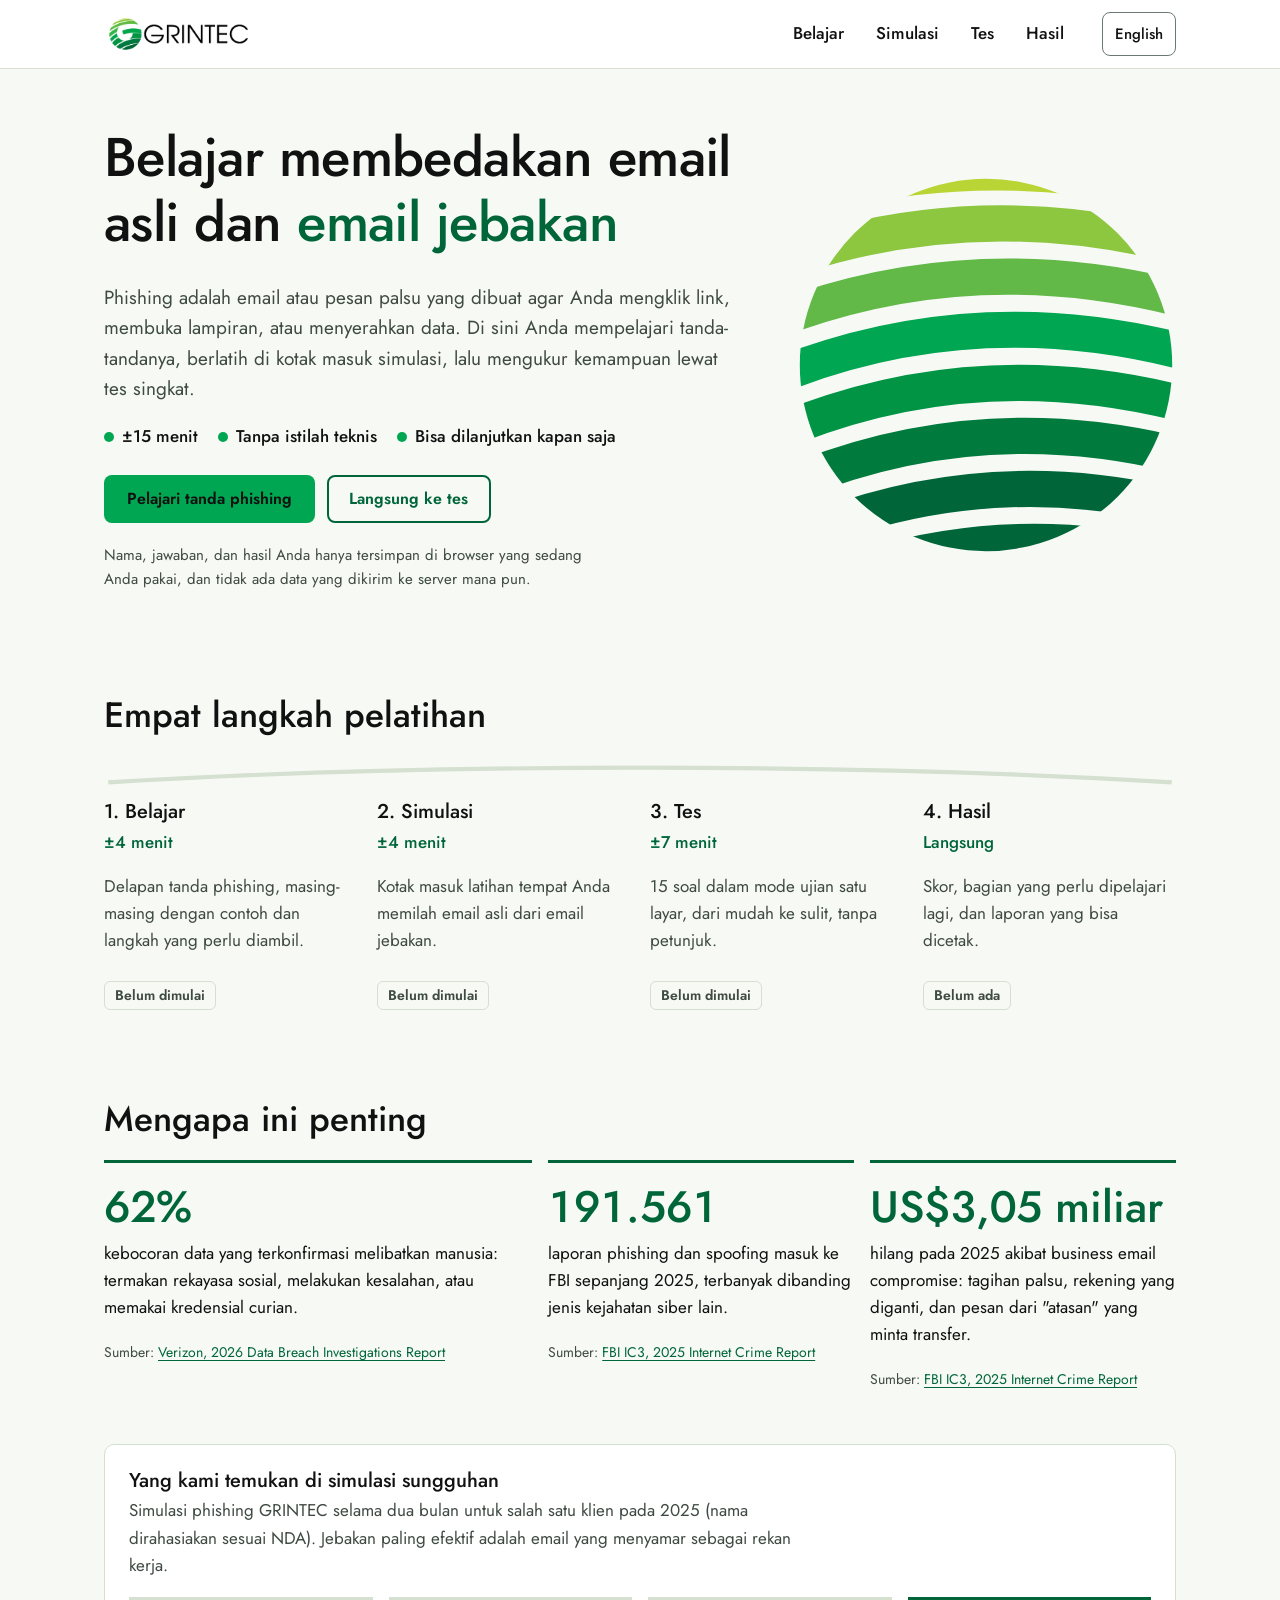
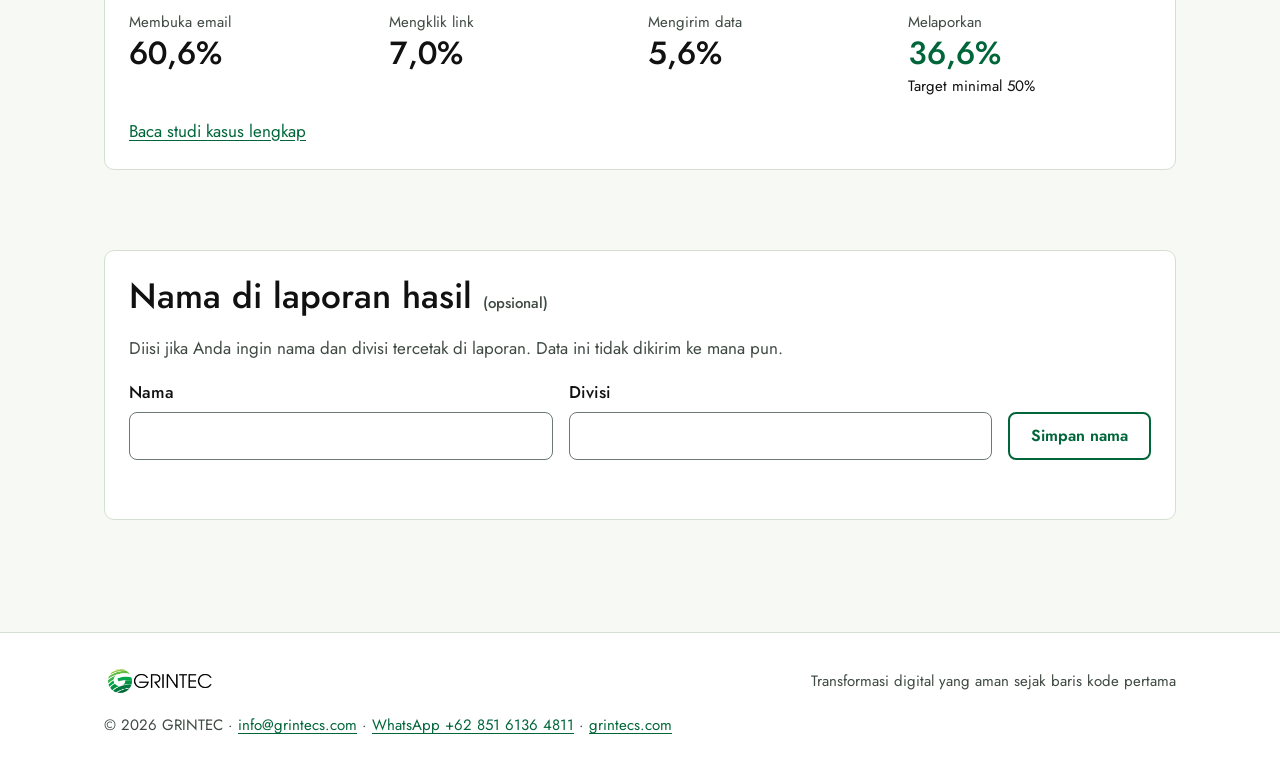
==== commit 61468519: "Rewrite site copy to remove AI writing patterns Edit English and Indonesian copy in parallel: drop d" ====
--- a/id/index.html
+++ b/id/index.html
@@ -43,7 +43,7 @@
             <a class="btn btn-primary" href="learn.html">Pelajari tanda phishing</a>
             <a class="btn btn-secondary" href="assessment.html">Langsung ke tes</a>
           </div>
-          <p class="privacy-note"><strong>Data Anda tetap di perangkat ini.</strong> Nama, jawaban, dan hasil hanya tersimpan di browser yang sedang Anda pakai. Tidak ada data yang dikirim ke server mana pun.</p>
+          <p class="privacy-note">Nama, jawaban, dan hasil Anda hanya tersimpan di browser yang sedang Anda pakai, dan tidak ada data yang dikirim ke server mana pun.</p>
         </div>
 
         <!-- Motif garis lengkung dari simbol logo, dekoratif -->
@@ -86,7 +86,7 @@
     <!-- Alur empat tahap -->
     <section class="journey" aria-labelledby="journey-title">
       <div class="container">
-        <h2 id="journey-title">Empat tahap, dari mengenali sampai mengukur</h2>
+        <h2 id="journey-title">Empat langkah pelatihan</h2>
         <svg class="curve journey-curve" viewBox="0 0 1000 40" preserveAspectRatio="none" aria-hidden="true" focusable="false">
           <defs>
             <linearGradient id="g-journey" x1="0" x2="1">
@@ -109,7 +109,7 @@
             <a href="simulation.html">
               <h3>2. Simulasi</h3>
               <p class="time">±4 menit</p>
-              <p class="muted">Kotak masuk latihan berisi email asli dan email jebakan. Anda yang memutuskan.</p>
+              <p class="muted">Kotak masuk latihan tempat Anda memilah email asli dari email jebakan.</p>
             </a>
             <span class="stage-status" data-stage="sim">Belum dimulai</span>
           </li>
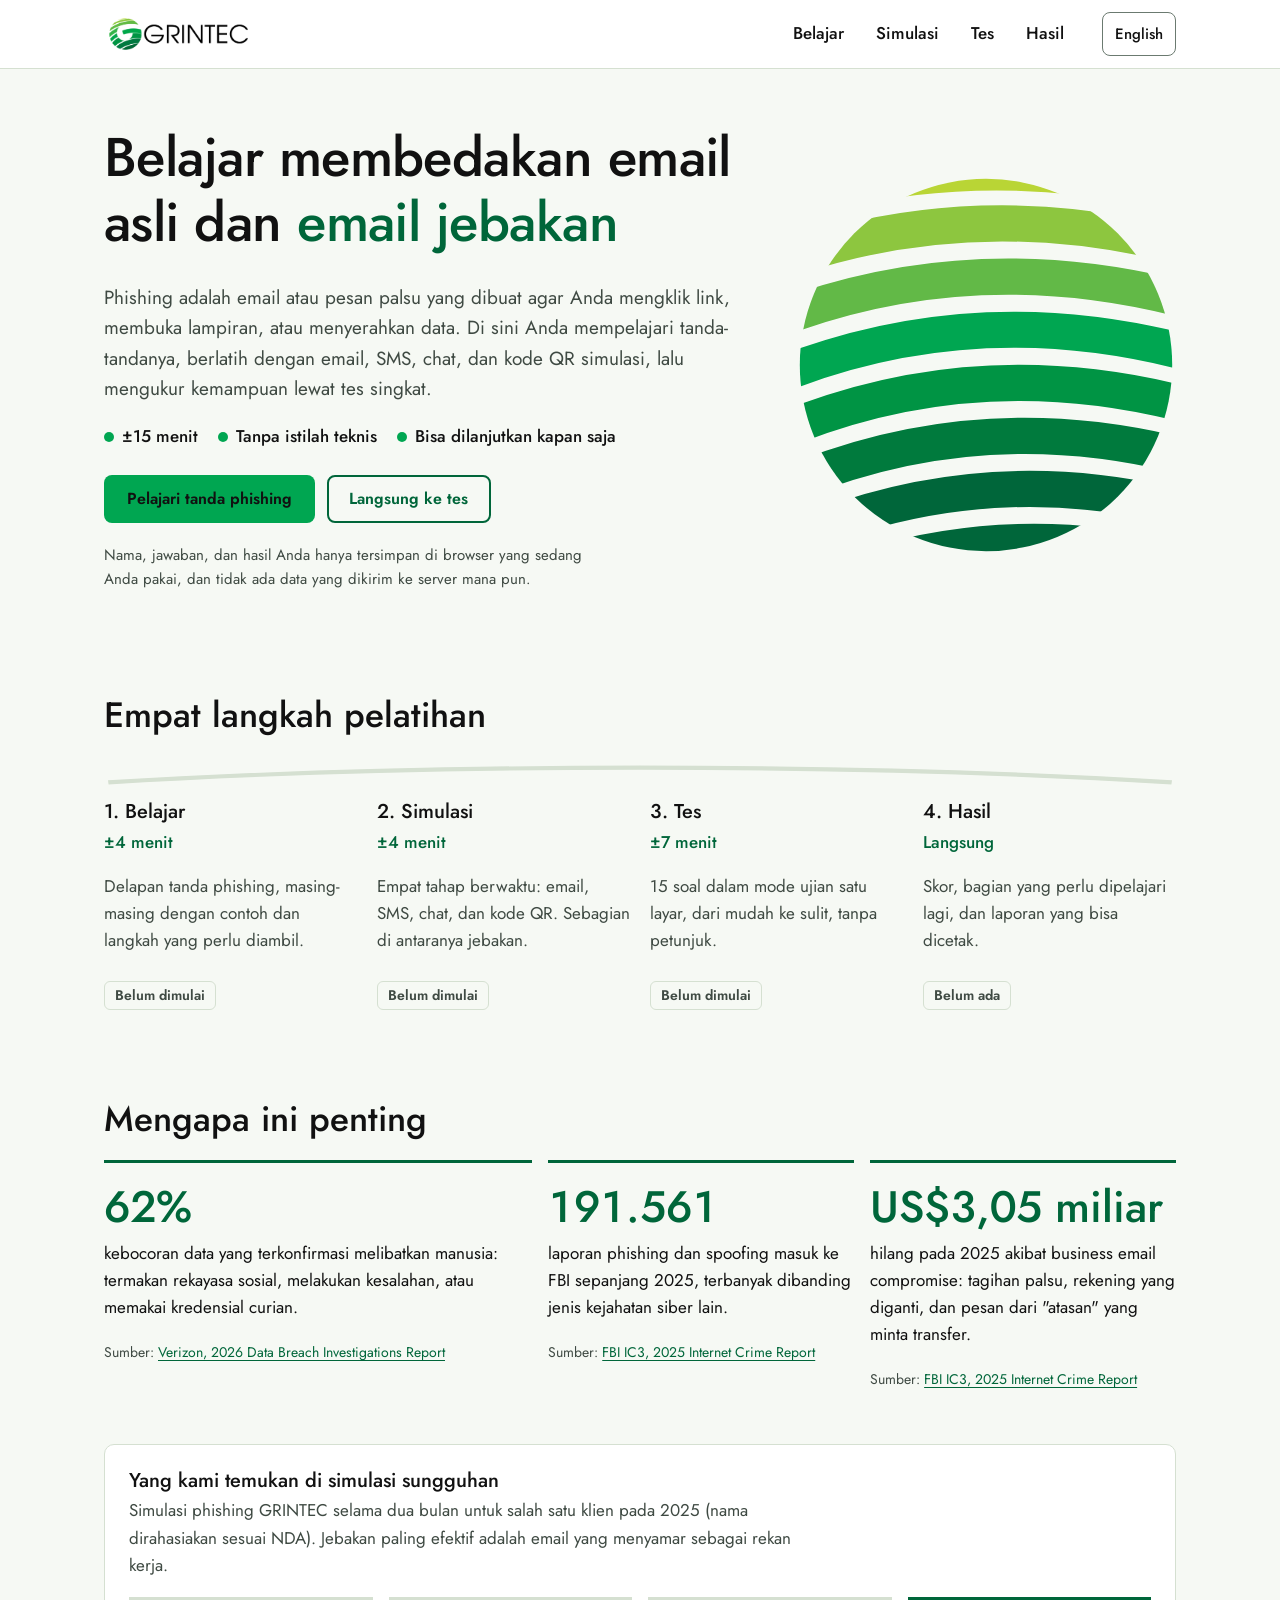
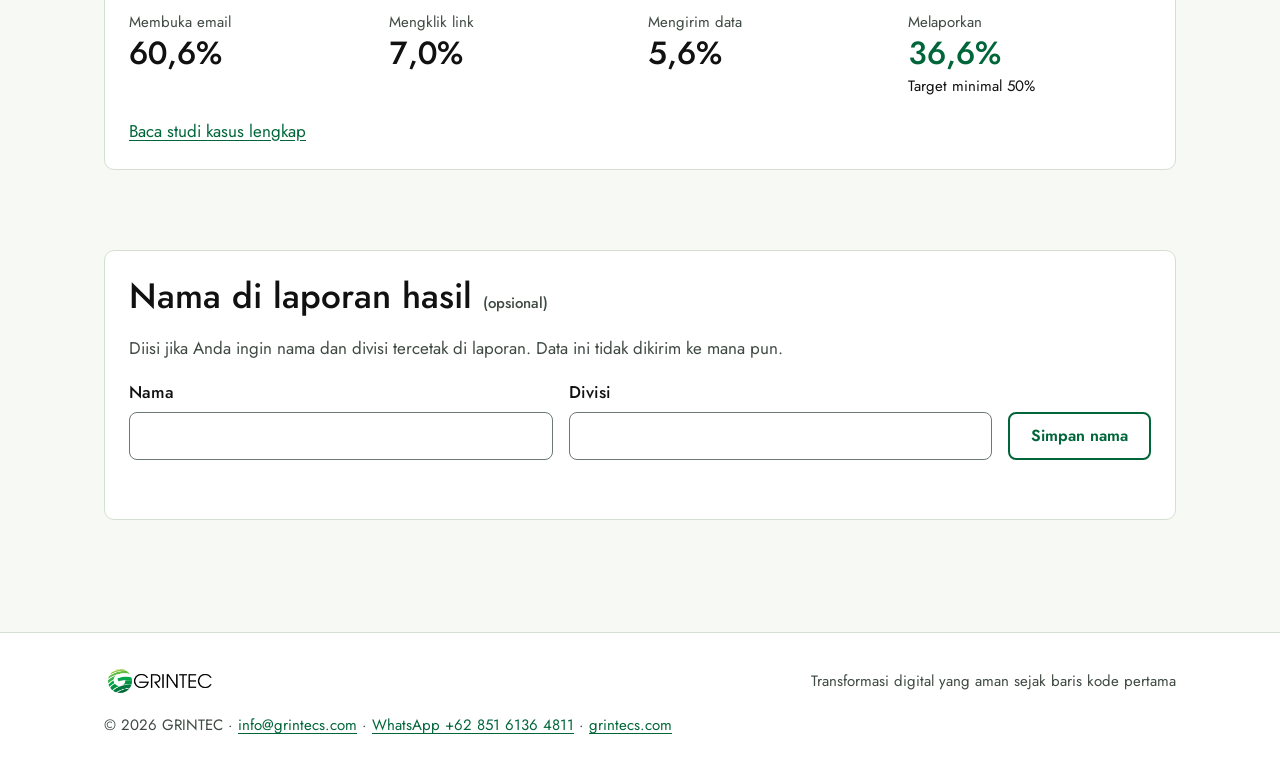
==== commit 7683a32f: "Rework simulation into a timed 4-stage wizard (email, SMS, chat, QR) Each stage has a countdown; cli" ====
--- a/id/index.html
+++ b/id/index.html
@@ -33,7 +33,7 @@
       <div class="container">
         <div>
           <h1 id="hero-title">Belajar membedakan email asli dan <em>email jebakan</em></h1>
-          <p class="hero-lead">Phishing adalah email atau pesan palsu yang dibuat agar Anda mengklik link, membuka lampiran, atau menyerahkan data. Di sini Anda mempelajari tanda-tandanya, berlatih di kotak masuk simulasi, lalu mengukur kemampuan lewat tes singkat.</p>
+          <p class="hero-lead">Phishing adalah email atau pesan palsu yang dibuat agar Anda mengklik link, membuka lampiran, atau menyerahkan data. Di sini Anda mempelajari tanda-tandanya, berlatih dengan email, SMS, chat, dan kode QR simulasi, lalu mengukur kemampuan lewat tes singkat.</p>
           <ul class="hero-meta">
             <li>±15 menit</li>
             <li>Tanpa istilah teknis</li>
@@ -109,7 +109,7 @@
             <a href="simulation.html">
               <h3>2. Simulasi</h3>
               <p class="time">±4 menit</p>
-              <p class="muted">Kotak masuk latihan tempat Anda memilah email asli dari email jebakan.</p>
+              <p class="muted">Empat tahap berwaktu: email, SMS, chat, dan kode QR. Sebagian di antaranya jebakan.</p>
             </a>
             <span class="stage-status" data-stage="sim">Belum dimulai</span>
           </li>
--- a/assets/css/style.css
+++ b/assets/css/style.css
@@ -387,90 +387,175 @@
 .next-step { display: flex; flex-wrap: wrap; gap: 16px; align-items: center; justify-content: space-between; margin-top: 40px; padding: 28px; border-radius: var(--r-card); background: var(--tint); }
 .next-step h2 { margin: 0; font-size: 1.5rem; }
 
-/* ---------- Simulasi inbox ---------- */
-.sim-bar { display: flex; flex-wrap: wrap; gap: 12px 24px; align-items: center; justify-content: space-between; margin-bottom: 16px; }
-.sim-progress { font-weight: 600; }
-.sim {
-  display: grid; grid-template-columns: minmax(280px, 360px) 1fr;
-  background: var(--surface); border: 1px solid var(--line); border-radius: var(--r-card);
-  min-height: 560px; overflow: hidden;
-}
-.inbox { border-right: 1px solid var(--line); background: #FBFCFA; }
-.inbox h2 { font-size: 1rem; font-weight: 600; margin: 0; padding: 14px 16px; border-bottom: 1px solid var(--line); }
-.inbox ul { list-style: none; margin: 0; padding: 0; max-height: 720px; overflow-y: auto; }
-.inbox-item {
-  display: grid; grid-template-columns: 1fr auto; gap: 2px 8px; width: 100%;
-  padding: 12px 16px; min-height: 72px; text-align: left;
-  font: inherit; color: var(--ink); background: transparent;
+/* ---------- Simulasi multi-kanal (wizard) ---------- */
+.sim-intro-steps { padding-left: 1.3em; margin: 0 0 1em; }
+.sim-intro-steps li { margin-bottom: 6px; }
+.sim-intro ul { padding-left: 1.2em; margin: 0 0 1.2em; }
+.sim-intro .notice { margin-bottom: 16px; }
+
+/* Tahapan di bar atas */
+.wiz-steps { list-style: none; margin: 0; padding: 0; display: flex; flex-wrap: wrap; gap: 4px 14px; font-size: .875rem; color: var(--ink-2); }
+.wiz-steps li { display: flex; align-items: center; gap: 6px; }
+.wiz-n { display: inline-grid; place-content: center; width: 24px; height: 24px; border-radius: 50%; border: 1.5px solid var(--line-strong); font-size: .75rem; font-weight: 600; }
+.wiz-steps .is-done .wiz-n { background: var(--primary); border-color: var(--primary); color: var(--ink); }
+.wiz-steps .is-current { color: var(--ink); font-weight: 600; }
+.wiz-steps .is-current .wiz-n { background: var(--dark); border-color: var(--dark); color: #fff; }
+.sim-timer { display: inline-flex; align-items: center; min-height: 44px; padding: 0 14px; border-radius: var(--r-btn); background: var(--tint); color: var(--dark); font-weight: 700; font-variant-numeric: tabular-nums; }
+.sim-timer.is-low { background: var(--danger-bg); color: var(--danger); }
+@media (max-width: 640px) {
+  .wiz-steps { order: 3; width: 100%; }
+  .wiz-steps li:not(.is-current) { font-size: 0; gap: 0; }
+  .wiz-steps .wiz-n { font-size: .75rem; }
+}
+
+.wiz-brief { width: 100%; max-width: 640px; margin: 40px auto; padding: 0 var(--gutter); }
+.wiz-brief h1 { font-size: clamp(1.6rem, 1.2rem + 2vw, 2.2rem); }
+.wiz-prev { font-weight: 600; color: var(--dark); }
+.wiz-kicker { color: var(--ink-2); font-weight: 600; margin-bottom: 4px; }
+.wiz-brief .notice { margin-bottom: 16px; }
+
+.wiz-task { width: 100%; max-width: 1200px; margin: 0 auto; padding: 14px var(--gutter); display: flex; flex-wrap: wrap; gap: 8px 24px; align-items: center; justify-content: space-between; }
+.wiz-task h1 { font-size: 1.25rem; font-weight: 600; margin: 0 0 2px; }
+.wiz-task p { margin: 0; font-size: .9375rem; }
+.wiz-stage { flex: 1; width: 100%; max-width: 1200px; margin: 0 auto; padding: 0 var(--gutter) 32px; display: flex; flex-direction: column; }
+.wiz-sms, .wiz-chat { align-items: center; }
+
+.chip { display: inline-block; font-size: .75rem; font-weight: 600; padding: 2px 8px; border-radius: 6px; background: #EEF2EC; color: var(--ink-2); vertical-align: middle; white-space: nowrap; }
+.chip-rep { background: var(--warn-bg); color: var(--warn); }
+.chip-phish { background: var(--danger-bg); color: var(--danger); }
+.chip-real { background: var(--ok-bg); color: var(--dark); }
+.btn-report { background: var(--surface); color: var(--danger); border-color: var(--danger); }
+.btn-report:hover { background: var(--danger-bg); color: var(--danger); }
+.btn-sm { min-height: 44px; padding: .4em .9em; font-size: .9375rem; }
+.avatar { display: inline-grid; place-content: center; flex: none; width: 40px; height: 40px; border-radius: 50%; background: var(--tint); color: var(--dark); font-weight: 600; }
+
+/* Aplikasi email */
+.mailapp { flex: 1; display: flex; flex-direction: column; min-height: 520px; background: var(--surface); border: 1px solid var(--line); border-radius: 12px; overflow: hidden; }
+.mailapp-top { display: flex; align-items: center; gap: 16px; padding: 10px 16px; border-bottom: 1px solid var(--line); background: #F8FAF7; }
+.mailapp-name { font-weight: 600; font-size: 1.125rem; }
+.mailapp-search { flex: 1; max-width: 560px; padding: 8px 16px; border-radius: 999px; background: #EDF1EB; color: var(--ink-2); font-size: .9375rem; }
+.mailapp-me { display: grid; place-content: center; width: 34px; height: 34px; border-radius: 50%; background: var(--forest); color: #fff; font-weight: 600; margin-left: auto; }
+.mailapp-main { flex: 1; display: grid; grid-template-columns: 1fr; min-height: 0; }
+.mailapp-rail { display: none; }
+@media (min-width: 860px) {
+  .mailapp-main { grid-template-columns: 200px 1fr; }
+  .mailapp-rail { display: flex; flex-direction: column; gap: 2px; padding: 12px 12px 12px 0; font-size: .9375rem; }
+  .mailapp-rail span { padding: 6px 16px 6px 20px; border-radius: 0 999px 999px 0; }
+  .mailapp-rail .is-on { background: var(--tint); font-weight: 600; display: flex; justify-content: space-between; }
+  .mailapp-rail .mailapp-compose { margin: 0 0 10px 12px; padding: 12px 20px; border-radius: 14px; background: #E3EFE0; font-weight: 600; width: fit-content; }
+}
+.mailapp-pane { min-width: 0; overflow: auto; border-left: 1px solid var(--line); }
+.mlist { list-style: none; margin: 0; padding: 0; }
+.mrow {
+  display: grid; grid-template-columns: minmax(0, 170px) minmax(0, 1fr) auto; gap: 12px; align-items: center;
+  width: 100%; min-height: 52px; padding: 12px 16px; text-align: left;
+  font: inherit; font-size: .9375rem; color: var(--ink); background: #F6F8F5;
   border: 0; border-bottom: 1px solid var(--line); cursor: pointer;
 }
-.inbox-item:hover { background: var(--tint); }
-.inbox-item[aria-current="true"] { background: var(--tint); box-shadow: inset 4px 0 0 var(--dark); }
-.inbox-item .from { font-weight: 600; overflow: hidden; text-overflow: ellipsis; white-space: nowrap; }
-.inbox-item.unread .from::before { content: ""; display: inline-block; width: 8px; height: 8px; border-radius: 50%; background: var(--primary); margin-right: 6px; vertical-align: middle; }
-.inbox-item .date { font-size: .8125rem; color: var(--ink-2); }
-.inbox-item .subj { grid-column: 1 / -1; font-size: .9375rem; overflow: hidden; text-overflow: ellipsis; white-space: nowrap; }
-.inbox-item .prev { grid-column: 1 / 2; font-size: .8125rem; color: var(--ink-2); overflow: hidden; text-overflow: ellipsis; white-space: nowrap; }
-.inbox-item .res { font-size: .75rem; font-weight: 700; align-self: end; }
-.res-ok { color: var(--dark); }
-.res-bad { color: var(--danger); }
-
-.mailpane { padding: 24px; min-width: 0; }
-.mail-empty { display: grid; place-content: center; text-align: center; min-height: 420px; color: var(--ink-2); }
-.mail-back { display: none; margin-bottom: 12px; }
-.mail-context { margin-bottom: 16px; font-size: .9375rem; }
-.mail-subject { font-size: 1.375rem; font-weight: 500; margin-bottom: 12px; }
-.mail-from-row { display: flex; flex-wrap: wrap; gap: 8px 16px; align-items: center; justify-content: space-between; padding-bottom: 12px; border-bottom: 1px solid var(--line); }
-.mail-from .avatar { display: inline-grid; place-content: center; width: 36px; height: 36px; border-radius: 50%; background: var(--tint); color: var(--dark); font-weight: 600; margin-right: 10px; vertical-align: middle; }
-.mail-from strong { font-weight: 600; }
-.mail-date { font-size: .875rem; color: var(--ink-2); }
-.link-btn { font: inherit; font-size: .9375rem; color: var(--dark); background: none; border: 0; padding: 10px 0; min-height: 44px; text-decoration: underline; text-underline-offset: .18em; cursor: pointer; }
-.mail-details { margin: 12px 0 0; padding: 12px 14px; background: var(--bg); border-radius: 8px; font-size: .875rem; display: grid; grid-template-columns: max-content 1fr; gap: 4px 12px; }
-.mail-details dt { color: var(--ink-2); }
-.mail-details dd { margin: 0; font-family: ui-monospace, "SF Mono", Menlo, monospace; word-break: break-all; }
-.mail-body { padding: 16px 0; }
-.mail-body p, .mail-body .part-link { white-space: pre-line; }
-.mail-atts { list-style: none; margin: 0 0 16px; padding: 0; display: flex; flex-wrap: wrap; gap: 8px; }
-.att { font: inherit; font-size: .875rem; min-height: 44px; display: inline-flex; align-items: center; gap: 8px; padding: 6px 12px; border: 1px solid var(--line-strong); background: var(--surface); border-radius: 8px; cursor: pointer; color: var(--ink); }
+button.mrow:hover { background: var(--tint); }
+.mrow.is-unread { background: var(--surface); }
+.mrow.is-unread .mrow-from, .mrow.is-unread .mrow-text strong, .mrow.is-unread .mrow-time { font-weight: 700; }
+.mrow-from, .mrow-text { overflow: hidden; text-overflow: ellipsis; white-space: nowrap; }
+.mrow-text strong { font-weight: 500; }
+.mrow-time { font-size: .8125rem; }
+.mrow.is-reported { cursor: default; color: var(--ink-2); }
+@media (max-width: 640px) {
+  .mrow { grid-template-columns: minmax(0, 1fr) auto; gap: 2px 8px; }
+  .mrow-text { grid-column: 1 / -1; white-space: normal; display: -webkit-box; -webkit-line-clamp: 2; -webkit-box-orient: vertical; }
+}
+.mtools { display: flex; flex-wrap: wrap; gap: 8px; padding: 10px 16px; border-bottom: 1px solid var(--line); }
+.mtools .btn { min-height: 44px; padding: .4em 1em; }
+.mread { padding: 20px 24px 28px; max-width: 820px; }
+.mread h2 { font-size: 1.375rem; margin-bottom: 0; }
+.mread-from { display: grid; grid-template-columns: auto minmax(0, 1fr) auto; gap: 12px; align-items: start; margin: 16px 0 20px; font-size: .9375rem; }
+.mread-from .mono { overflow-wrap: anywhere; color: var(--ink-2); }
+.mread-body p { margin: 0 0 .9em; }
 .statusbar {
   font-family: ui-monospace, "SF Mono", Menlo, monospace; font-size: .8125rem;
-  background: #EEF2EC; color: var(--ink-2); border-radius: 6px; padding: 8px 10px; margin-bottom: 16px; word-break: break-all;
+  background: #EEF2EC; color: var(--ink-2); padding: 6px 12px; border-top: 1px solid var(--line); word-break: break-all;
 }
 .statusbar.has-url { background: var(--ink); color: #fff; }
-.mail-actions { border-top: 1px solid var(--line); padding-top: 16px; }
-.mail-actions h3 { font-size: 1.0625rem; font-weight: 600; }
-.choice { display: grid; grid-template-columns: 1fr 1fr; gap: 12px; max-width: 420px; }
-.btn-safe { background: var(--surface); color: var(--dark); border-color: var(--dark); }
-.btn-safe:hover { background: var(--ok-bg); }
-.btn-phish { background: var(--surface); color: var(--danger); border-color: var(--danger); }
-.btn-phish:hover { background: var(--danger-bg); }
-
-/* Mode menandai bagian email */
-.is-marking [data-part] { outline: 2px dashed transparent; outline-offset: 4px; border-radius: 4px; cursor: pointer; transition: outline-color .15s ease, background-color .15s ease; }
-.is-marking [data-part]:hover { outline-color: var(--line-strong); }
-.is-marking [data-part][aria-pressed="true"] { outline-color: var(--danger); background: var(--danger-bg); }
-.mark-hint { margin-bottom: 12px; }
-.flag-hit { background: var(--danger-bg); border-radius: 4px; box-shadow: 0 0 0 4px var(--danger-bg); }
-.flag-num { display: inline-grid; place-content: center; min-width: 22px; height: 22px; border-radius: 50%; background: var(--danger); color: #fff; font-size: .75rem; font-weight: 700; margin-right: 6px; vertical-align: middle; font-family: var(--font); }
-.feedback { margin-top: 16px; }
-.feedback h3 { margin-bottom: 8px; }
-.feedback ol { padding-left: 1.2em; margin: 8px 0 12px; }
-.feedback li { margin-bottom: 6px; }
-.feedback .cat { font-weight: 600; }
-.feedback .hit { font-size: .8125rem; font-weight: 600; margin-left: 4px; }
-
-.sim-done { margin-top: 24px; }
-
-@media (max-width: 859px) {
-  .sim { grid-template-columns: 1fr; min-height: 0; }
-  .inbox { border-right: 0; }
-  .inbox ul { max-height: none; }
-  .sim[data-view="list"] .mailpane { display: none; }
-  .sim[data-view="mail"] .inbox { display: none; }
-  .mail-back { display: inline-flex; }
-  .mailpane { padding: 16px; }
-  .mail-empty { display: none; }
-}
+@media (max-width: 640px) { .mread { padding: 16px; } .mailapp-search { display: none; } }
+
+/* Bingkai HP: SMS dan chat */
+.phone {
+  width: 100%; max-width: 390px; height: min(760px, calc(100vh - 200px)); min-height: 560px;
+  display: flex; flex-direction: column; background: var(--surface);
+  border: 10px solid #1D211F; border-radius: 36px; overflow: hidden; box-shadow: var(--shadow-lift);
+}
+@media (max-width: 480px) { .phone { border: 1px solid var(--line); border-radius: 12px; box-shadow: none; } }
+.phone-status { display: flex; justify-content: space-between; padding: 6px 20px; font-size: .8125rem; font-weight: 600; }
+.app { flex: 1; display: flex; flex-direction: column; min-height: 0; }
+.app-head { display: flex; align-items: center; gap: 6px; min-height: 56px; padding: 6px 10px; border-bottom: 1px solid var(--line); }
+.app-head-title { font-size: 1.375rem; font-weight: 600; padding: 4px 6px; }
+.app-back { flex: none; width: 44px; height: 44px; border: 0; border-radius: 50%; background: none; color: inherit; font: inherit; font-size: 1.25rem; cursor: pointer; }
+.app-head-who { flex: 1; min-width: 0; display: flex; flex-direction: column; line-height: 1.25; }
+.app-head-who strong { overflow: hidden; text-overflow: ellipsis; white-space: nowrap; }
+.app-list { list-style: none; margin: 0; padding: 0; overflow: auto; }
+.app-row {
+  display: grid; grid-template-columns: auto minmax(0, 1fr) auto; gap: 12px; align-items: center;
+  width: 100%; min-height: 72px; padding: 12px 14px; text-align: left;
+  font: inherit; color: var(--ink); background: none; border: 0; border-bottom: 1px solid var(--line); cursor: pointer;
+}
+button.app-row:hover { background: var(--tint); }
+.app-row-main { display: flex; flex-direction: column; min-width: 0; }
+.app-row-main > * { overflow: hidden; text-overflow: ellipsis; white-space: nowrap; }
+.app-row-main .muted { font-size: .875rem; }
+.app-row.is-unread .app-row-main strong, .app-row.is-unread .app-row-time { font-weight: 700; color: var(--dark); }
+.app-row.is-reported { cursor: default; }
+.thread { flex: 1; overflow: auto; padding: 14px 12px; display: flex; flex-direction: column; gap: 8px; }
+.thread-day { align-self: center; margin: 0; color: var(--ink-2); }
+.thread-warn { align-self: center; margin: 0; padding: 6px 12px; border-radius: 8px; background: var(--warn-bg); color: var(--warn); text-align: center; }
+.bubble-in { align-self: flex-start; max-width: 85%; padding: 10px 12px; border-radius: 4px 16px 16px 16px; font-size: .9375rem; overflow-wrap: anywhere; }
+.sim-url { font: inherit; color: var(--dark); background: none; border: 0; padding: 0; text-align: left; text-decoration: underline; text-underline-offset: .18em; word-break: break-all; cursor: pointer; }
+.link-card { display: flex; flex-direction: column; width: 100%; min-height: 44px; margin-bottom: 8px; padding: 10px 12px; text-align: left; font: inherit; color: var(--ink); background: #E8EEE6; border: 0; border-left: 4px solid var(--forest); border-radius: 6px; cursor: pointer; }
+.link-card span { color: var(--ink-2); }
+.app-compose { margin: 8px; padding: 10px 16px; border-radius: 999px; background: #EEF1ED; color: var(--ink-2); font-size: .9375rem; }
+.app-sms .thread { background: var(--surface); }
+.app-sms .bubble-in { background: #E9EDE9; }
+.app-chat .app-head { background: var(--dark); color: #fff; border-bottom: 0; }
+.app-chat .app-head .small { color: #E3F0E6; }
+.app-chat .app-head :focus-visible { outline-color: #fff; }
+.app-chat .thread { background: #EFEDE6; }
+.app-chat .bubble-in { background: var(--surface); box-shadow: 0 1px 1px rgba(0, 0, 0, .08); }
+
+/* Kode QR */
+.qr-board { width: 100%; max-width: 900px; margin: 0 auto; display: grid; gap: 24px; }
+@media (min-width: 720px) { .qr-board { grid-template-columns: 1fr 1fr; } }
+.qr-spot { margin: 0; display: grid; gap: 12px; justify-items: center; align-content: start; text-align: center; padding: 24px 16px; background: var(--surface); border: 1px solid var(--line); border-radius: 12px; }
+.qr-spot figcaption { color: var(--ink-2); font-size: .9375rem; }
+.qr-sign { width: 100%; max-width: 280px; display: grid; gap: 12px; justify-items: center; padding: 18px; border-radius: 10px; background: var(--dark); color: #fff; }
+.qr-sign.is-tampered { background: #2B3A44; }
+.qr-sign-title { margin: 0; font-size: 1.25rem; font-weight: 600; }
+.qr-sign-sub { margin: 0; font-size: .9375rem; color: #E3F0E6; }
+.qr-code { position: relative; width: 180px; height: 180px; }
+.qr-img { display: block; width: 100%; height: 100%; padding: 0; border: 0; border-radius: 6px; background: #fff; }
+button.qr-img { cursor: pointer; }
+button.qr-img:hover { box-shadow: 0 0 0 4px var(--lime); }
+.qr-img svg, .qr-under svg { width: 100%; height: 100%; }
+.qr-under { position: absolute; inset: 0; border-radius: 6px; overflow: hidden; }
+.is-tampered .qr-img { position: absolute; left: 10%; top: 6%; width: 84%; height: 84%; border: 3px solid #fff; border-radius: 3px; transform: rotate(-4deg); box-shadow: 0 2px 6px rgba(0, 0, 0, .45); }
+.qr-scan { width: min(92vw, 420px); padding: 24px; border: 0; border-radius: 14px; box-shadow: var(--shadow-lift); }
+.qr-scan::backdrop { background: rgba(0, 0, 0, .55); }
+.qr-scan h2 { font-size: 1.375rem; }
+.qr-url { padding: 10px 12px; border-radius: 8px; background: var(--ink); color: #fff; word-break: break-all; }
+
+/* Hasil simulasi */
+.sim-case-line { margin-top: 12px; }
+.sim-headline { font-size: 1.25rem; font-weight: 600; margin-bottom: 4px; }
+.sim-review h3 { margin: 28px 0 12px; }
+.sim-review > ul { list-style: none; margin: 0; padding: 0; display: grid; gap: 12px; }
+.sim-review-item { padding: 16px; background: var(--surface); border: 1px solid var(--line); border-radius: var(--r-card); }
+.sim-review-head { display: flex; flex-wrap: wrap; gap: 8px 12px; align-items: center; margin-bottom: 8px; }
+.sim-review-head strong { flex: 1 1 220px; min-width: 0; }
+.outcome { font-size: .875rem; font-weight: 600; padding: 2px 10px; border-radius: 6px; }
+.o-bad { background: var(--danger-bg); color: var(--danger); }
+.o-ok { background: var(--ok-bg); color: var(--dark); }
+.o-warn { background: var(--warn-bg); color: var(--warn); }
+.o-neutral { background: #EEF2EC; color: var(--ink-2); }
+.flag-list { margin: 0 0 8px; padding-left: 1.2em; font-size: .9375rem; }
+.flag-list li { margin-bottom: 4px; }
+.sim-offer ul { margin: 12px 0 0; padding-left: 1.2em; color: #E3F0E6; }
 
 /* ---------- Tes ---------- */
 .test-wrap { max-width: 760px; margin: 0 auto; }
